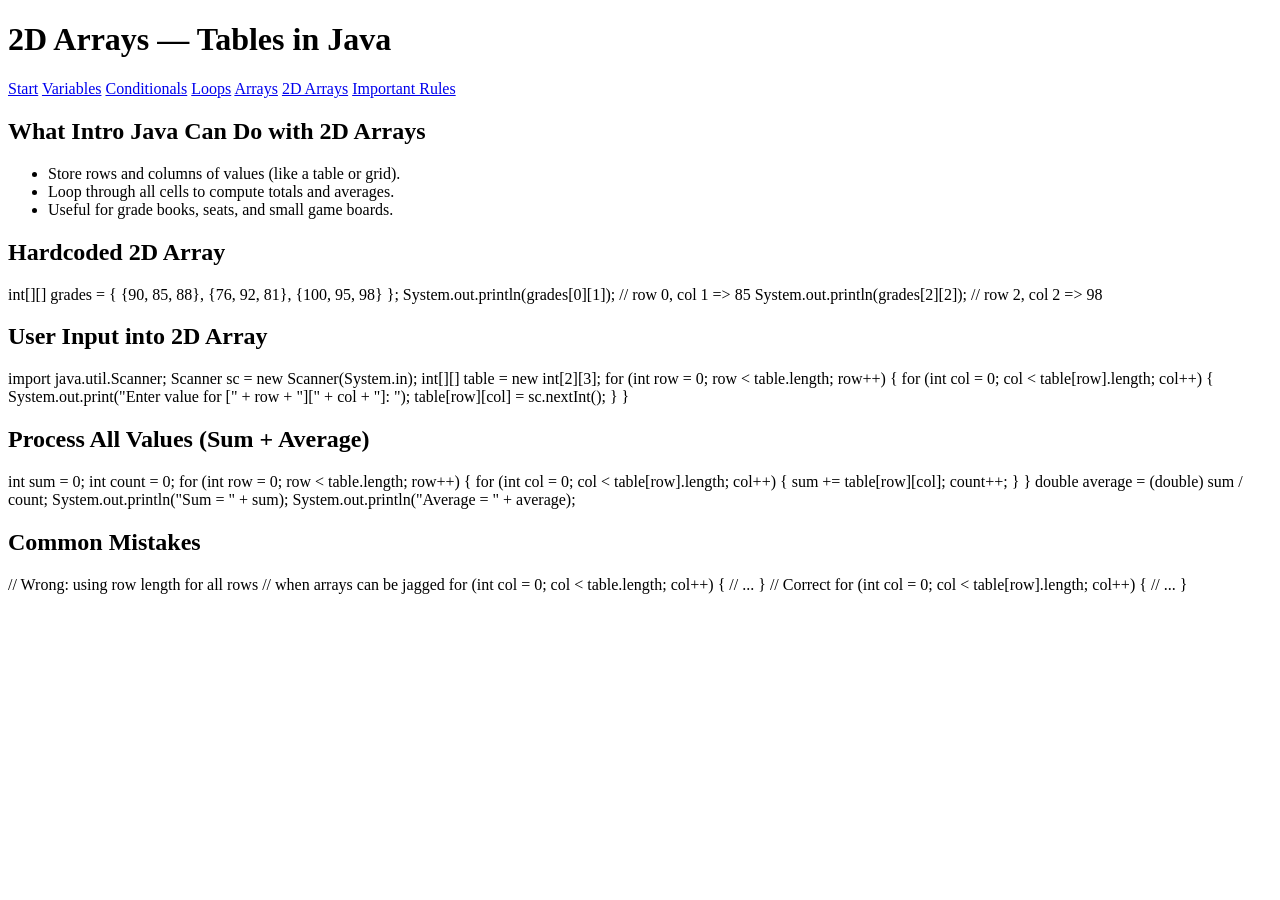
==== src/main/resources/public/arrays-2d.html @ 586b321d "Initial Java Guide Basics web app" ====
<!doctype html>
<html lang="en">
<head>
  <meta charset="UTF-8" />
  <meta name="viewport" content="width=device-width, initial-scale=1.0" />
  <title>2D Arrays — Tables in Java</title>
  <link rel="stylesheet" href="/styles.css" />
</head>
<body>
  <header>
    <div class="header-inner">
      <h1>2D Arrays — Tables in Java</h1>
    </div>
  </header>

  <nav class="guide-menu-line">
    <div class="guide-menu-inner">
      <a href="/index.html">Start</a>
      <a href="/variables.html">Variables</a>
      <a href="/conditionals.html">Conditionals</a>
      <a href="/loops.html">Loops</a>
      <a href="/arrays.html">Arrays</a>
      <a class="active" href="/arrays-2d.html">2D Arrays</a>
      <a href="/java-rules.html">Important Rules</a>
    </div>
  </nav>

  <main class="container">
    <section class="card">
      <h2>What Intro Java Can Do with 2D Arrays</h2>
      <ul>
        <li>Store rows and columns of values (like a table or grid).</li>
        <li>Loop through all cells to compute totals and averages.</li>
        <li>Useful for grade books, seats, and small game boards.</li>
      </ul>
    </section>

    <section class="card">
      <h2>Hardcoded 2D Array</h2>
      <div class="code-box hardcoded">int[][] grades = {
    {90, 85, 88},
    {76, 92, 81},
    {100, 95, 98}
};

System.out.println(grades[0][1]); // row 0, col 1 => 85
System.out.println(grades[2][2]); // row 2, col 2 => 98</div>
    </section>

    <section class="card">
      <h2>User Input into 2D Array</h2>
      <div class="code-box input">import java.util.Scanner;

Scanner sc = new Scanner(System.in);
int[][] table = new int[2][3];

for (int row = 0; row < table.length; row++) {
    for (int col = 0; col < table[row].length; col++) {
        System.out.print("Enter value for [" + row + "][" + col + "]: ");
        table[row][col] = sc.nextInt();
    }
}</div>
    </section>

    <section class="card">
      <h2>Process All Values (Sum + Average)</h2>
      <div class="code-box input">int sum = 0;
int count = 0;

for (int row = 0; row < table.length; row++) {
    for (int col = 0; col < table[row].length; col++) {
        sum += table[row][col];
        count++;
    }
}

double average = (double) sum / count;
System.out.println("Sum = " + sum);
System.out.println("Average = " + average);</div>
    </section>

    <section class="card">
      <h2>Common Mistakes</h2>
      <div class="code-box warning">// Wrong: using row length for all rows
  // when arrays can be jagged
for (int col = 0; col < table.length; col++) {
    // ...
}

// Correct
for (int col = 0; col < table[row].length; col++) {
    // ...
}</div>
    </section>
  </main>

  <script src="/syntax-highlight.js"></script>
</body>
</html>
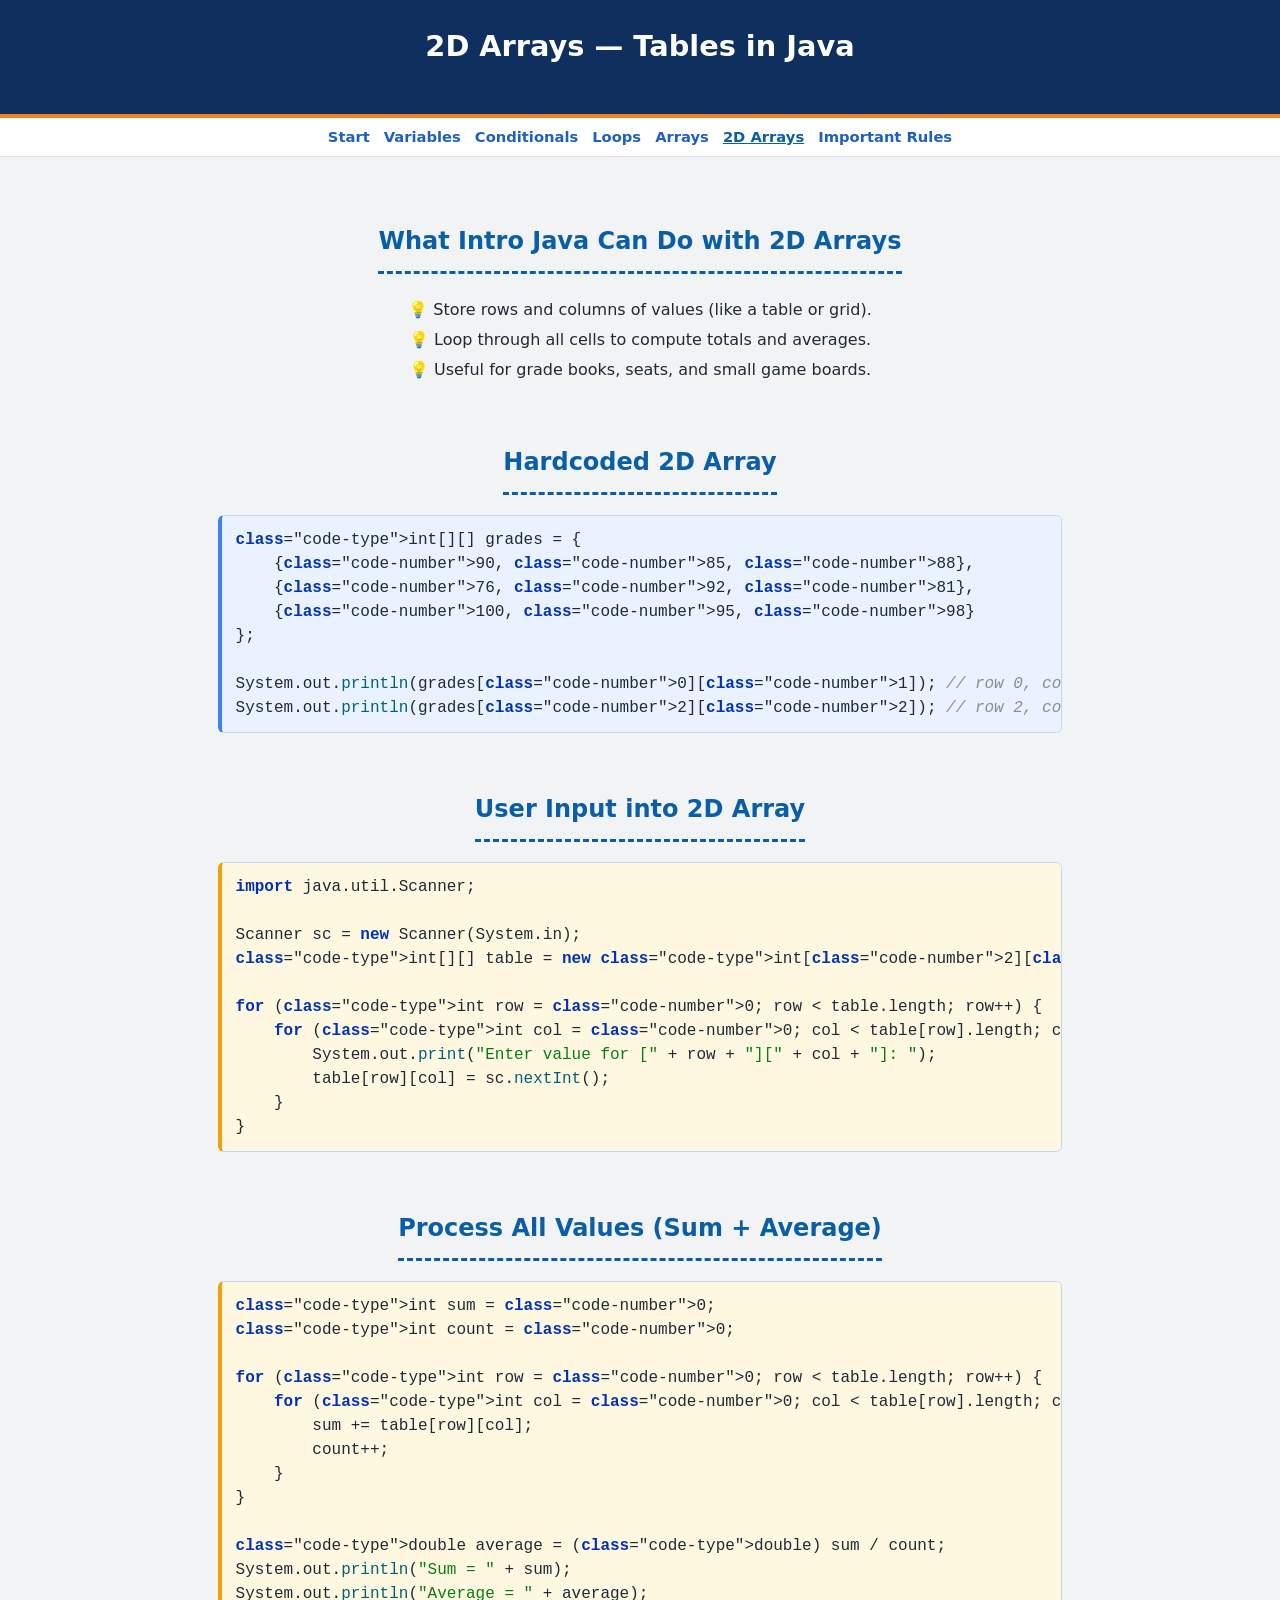
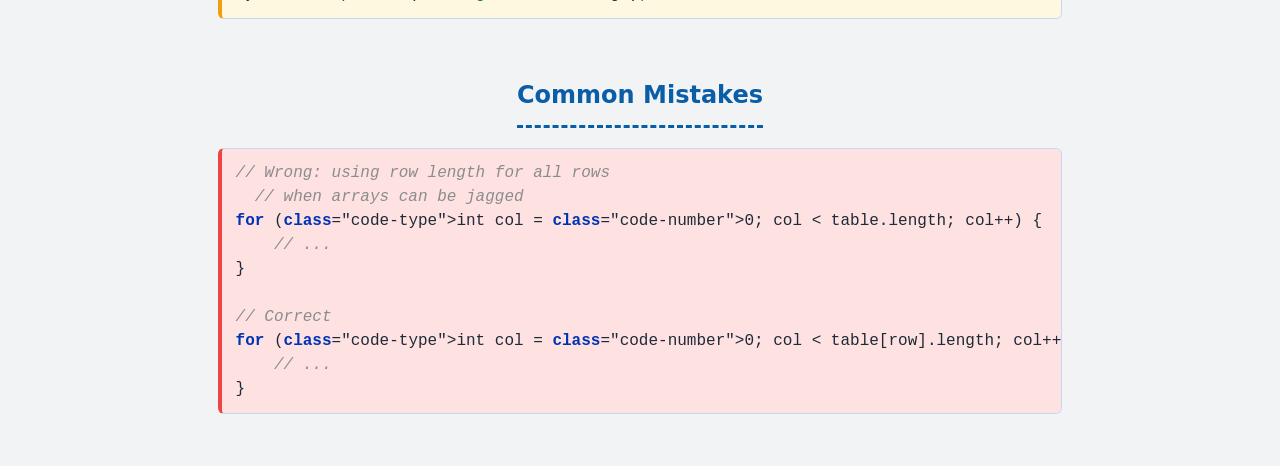
==== commit 8c7600d0: "Enable GitHub Pages deployment" ====
--- a/src/main/resources/public/arrays-2d.html
+++ b/src/main/resources/public/arrays-2d.html
@@ -4,7 +4,7 @@
   <meta charset="UTF-8" />
   <meta name="viewport" content="width=device-width, initial-scale=1.0" />
   <title>2D Arrays — Tables in Java</title>
-  <link rel="stylesheet" href="/styles.css" />
+  <link rel="stylesheet" href="styles.css" />
 </head>
 <body>
   <header>
@@ -15,13 +15,13 @@
 
   <nav class="guide-menu-line">
     <div class="guide-menu-inner">
-      <a href="/index.html">Start</a>
-      <a href="/variables.html">Variables</a>
-      <a href="/conditionals.html">Conditionals</a>
-      <a href="/loops.html">Loops</a>
-      <a href="/arrays.html">Arrays</a>
-      <a class="active" href="/arrays-2d.html">2D Arrays</a>
-      <a href="/java-rules.html">Important Rules</a>
+      <a href="index.html">Start</a>
+      <a href="variables.html">Variables</a>
+      <a href="conditionals.html">Conditionals</a>
+      <a href="loops.html">Loops</a>
+      <a href="arrays.html">Arrays</a>
+      <a class="active" href="arrays-2d.html">2D Arrays</a>
+      <a href="java-rules.html">Important Rules</a>
     </div>
   </nav>
 
@@ -94,6 +94,6 @@
     </section>
   </main>
 
-  <script src="/syntax-highlight.js"></script>
+  <script src="syntax-highlight.js"></script>
 </body>
 </html>
--- a/src/main/resources/public/styles.css
+++ b/src/main/resources/public/styles.css
@@ -0,0 +1,358 @@
+:root {
+  --bg: #f2f3f5;
+  --card: #ffffff;
+  --text: #1f2937;
+  --muted: #475569;
+  --primary: #1f5fbf;
+  --heading: #0a5ea8;
+  --intro-accent: #7a3ea1;
+  --accent: #f9fafb;
+  --code-hardcoded: #eaf2ff;
+  --code-input: #fff8e1;
+  --warn: #fee2e2;
+}
+
+* {
+  box-sizing: border-box;
+}
+
+body {
+  margin: 0;
+  font-family: system-ui, -apple-system, Segoe UI, Roboto, sans-serif;
+  background: var(--bg);
+  color: var(--text);
+  line-height: 1.5;
+}
+
+.container {
+  width: min(980px, 92vw);
+  margin: 0 auto;
+  padding: 20px 0 40px;
+  display: flex;
+  flex-direction: column;
+  align-items: center;
+}
+
+.container > * {
+  width: 100%;
+}
+
+header {
+  background: #0f2f5f;
+  color: white;
+  border-bottom: 4px solid #f47f20;
+}
+
+.header-inner {
+  width: min(980px, 92vw);
+  margin: 0 auto;
+  padding: 18px 0;
+}
+
+.project-name {
+  margin: 0;
+  color: #c7b6ff;
+  text-align: center;
+  font-size: 1.8rem;
+  font-weight: 700;
+  line-height: 2;
+}
+
+h1 {
+  margin: 0;
+  font-size: 1.8rem;
+  line-height: 2;
+  text-align: center;
+}
+
+h2 {
+  color: var(--heading);
+  margin-top: 26px;
+  line-height: 2;
+  text-align: center;
+}
+
+h3 {
+  margin-top: 18px;
+  color: var(--heading);
+  line-height: 2;
+  text-align: center;
+}
+
+h1,
+h2,
+h3,
+.section-title,
+.intro-guide-title {
+  position: relative;
+  width: fit-content;
+  max-width: 100%;
+  margin-left: auto;
+  margin-right: auto;
+  padding-bottom: 8px;
+  margin-bottom: 12px;
+}
+
+h2::after,
+h3::after,
+.section-title::after,
+.intro-guide-title::after {
+  content: "";
+  display: block;
+  width: 100%;
+  margin: 6px auto 0;
+  border-top: 3px dashed currentColor;
+}
+
+.subtitle {
+  margin-top: 6px;
+  opacity: 0.95;
+}
+
+.menu {
+  display: grid;
+  grid-template-columns: repeat(auto-fit, minmax(220px, 1fr));
+  gap: 14px;
+  margin-top: 22px;
+}
+
+.menu a,
+.button {
+  display: inline-block;
+  background: white;
+  border: 1px solid #dbe1ea;
+  color: var(--text);
+  text-decoration: none;
+  padding: 14px;
+  border-radius: 8px;
+  font-weight: 600;
+}
+
+.menu a:hover,
+.button:hover {
+  border-color: var(--primary);
+}
+
+.card {
+  background: transparent;
+  border: 0;
+  border-radius: 0;
+  padding: 0;
+  margin-top: 14px;
+}
+
+.code-box {
+  font-family: ui-monospace, SFMono-Regular, Menlo, monospace;
+  white-space: pre;
+  overflow-x: auto;
+  tab-size: 4;
+  border: 1px solid #c5d6f5;
+  border-left: 4px solid #3b82f6;
+  border-radius: 6px;
+  width: min(100%, 88ch);
+  padding: 12px 14px;
+  margin: 12px auto;
+}
+
+.code-keyword {
+  color: #0033b3;
+  font-weight: 600;
+}
+
+.code-type {
+  color: #267f99;
+}
+
+.code-string {
+  color: #067d17;
+}
+
+.code-number {
+  color: #1750eb;
+}
+
+.code-comment {
+  color: #8c8c8c;
+  font-style: italic;
+}
+
+.code-method {
+  color: #00627a;
+}
+
+.code-annotation {
+  color: #808000;
+}
+
+.hardcoded {
+  background: var(--code-hardcoded);
+}
+
+.input {
+  background: var(--code-input);
+  border-left-color: #f59e0b;
+}
+
+.warning {
+  background: var(--warn);
+  border-left-color: #ef4444;
+}
+
+label {
+  display: block;
+  margin-top: 10px;
+  font-weight: 600;
+}
+
+input,
+textarea,
+button,
+select {
+  width: 100%;
+  padding: 10px;
+  margin-top: 6px;
+  border: 1px solid #cdd6e1;
+  border-radius: 6px;
+  font: inherit;
+}
+
+textarea {
+  min-height: 320px;
+  font-family: ui-monospace, SFMono-Regular, Menlo, monospace;
+  tab-size: 4;
+}
+
+button {
+  background: var(--primary);
+  border: 0;
+  color: white;
+  font-weight: 600;
+  cursor: pointer;
+}
+
+.result {
+  margin-top: 14px;
+  padding: 12px;
+  background: #0b1220;
+  color: #e5e7eb;
+  border-radius: 6px;
+  min-height: 100px;
+  white-space: pre-wrap;
+  font-family: ui-monospace, SFMono-Regular, Menlo, monospace;
+}
+
+.top-nav {
+  margin-top: 14px;
+  display: flex;
+  gap: 8px;
+  flex-wrap: wrap;
+}
+
+.top-nav a {
+  font-size: 0.9rem;
+  text-decoration: none;
+  color: var(--primary);
+}
+
+.guide-menu-line {
+  background: #ffffff;
+  border-bottom: 1px solid #dbe1ea;
+}
+
+.guide-menu-inner {
+  width: min(980px, 92vw);
+  margin: 0 auto;
+  padding: 8px 0;
+  display: flex;
+  gap: 14px;
+  flex-wrap: wrap;
+  justify-content: center;
+}
+
+.guide-menu-inner a {
+  text-decoration: none;
+  color: #1f5fbf;
+  font-weight: 600;
+  font-size: 0.92rem;
+}
+
+.guide-menu-inner a:hover {
+  text-decoration: underline;
+}
+
+.guide-menu-inner a.active {
+  color: var(--heading);
+  text-decoration: underline;
+}
+
+.intro-box {
+  background: rgb(122 62 161 / 16%);
+  border: 0;
+  border-radius: 12px;
+  padding: 12px 16px;
+  margin-bottom: 18px;
+  width: min(100%, 88ch);
+  margin-left: auto;
+  margin-right: auto;
+  text-align: center;
+}
+
+.intro-guide-title {
+  color: #111827;
+  margin: 0 0 8px;
+  line-height: 1.6;
+  text-align: center;
+  width: 100%;
+  max-width: none;
+}
+
+.intro-guide-title::after {
+  display: none;
+}
+
+.intro-guide-line {
+  color: #111827;
+  font-weight: 700;
+}
+
+.section-title {
+  color: var(--heading);
+  margin-top: 14px;
+  margin-bottom: 10px;
+  line-height: 2;
+  text-align: center;
+}
+
+.card,
+label,
+.subtitle {
+  text-align: left;
+}
+
+main p,
+main ul,
+main ol {
+  text-align: center;
+}
+
+main ul,
+main ol {
+  list-style: none;
+  padding-left: 0;
+  margin-left: 0;
+}
+
+main ul li,
+main ol li {
+  margin: 6px 0;
+}
+
+main ul li::before {
+  content: "💡 ";
+}
+
+footer {
+  margin-top: 28px;
+  color: var(--muted);
+  font-size: 0.9rem;
+}
